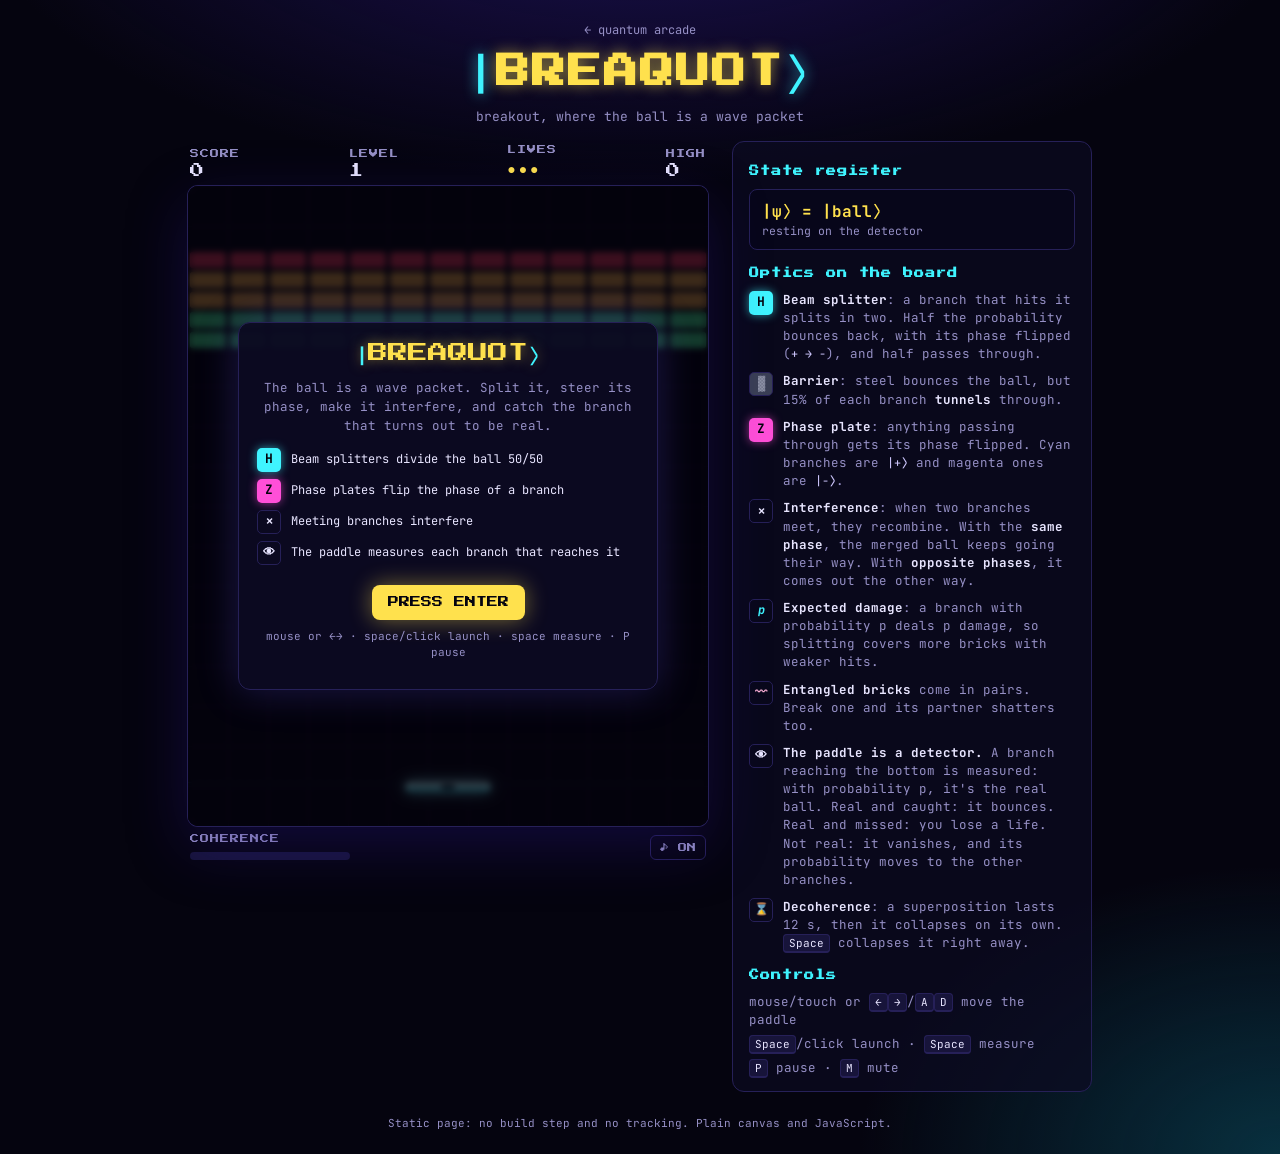
==== breaquot/index.html @ d23012a4 "Add Breaquot: a quantum Breakout The ball is a set of probability-weighted branches: beam splitters " ====
<!doctype html>
<html lang="en">
<head>
  <meta charset="utf-8">
  <meta name="viewport" content="width=device-width, initial-scale=1, viewport-fit=cover">
  <title>Breaquot · quantum breakout</title>
  <meta name="description" content="Breaquot: a quantum Breakout where the ball is a wave packet. Beam splitters, phase plates, interference, tunneling and a paddle that measures.">
  <meta name="theme-color" content="#05040f">
  <link rel="icon" href="favicon.svg" type="image/svg+xml">
  <link rel="preconnect" href="https://fonts.googleapis.com">
  <link rel="preconnect" href="https://fonts.gstatic.com" crossorigin>
  <link href="https://fonts.googleapis.com/css2?family=JetBrains+Mono:wght@400;700&family=Press+Start+2P&display=swap" rel="stylesheet">
  <link rel="stylesheet" href="style.css">
</head>
<body>
  <header class="top">
    <a class="back" href="../">← quantum arcade</a>
    <h1 class="logo"><span class="bra">|</span>BREAQUOT<span class="ket">⟩</span></h1>
    <p class="sub">breakout, where the ball is a wave packet</p>
  </header>

  <main class="app">
    <section class="stage-col">
      <div class="hud">
        <div><span class="lbl">SCORE</span><span id="score" class="val">0</span></div>
        <div><span class="lbl">LEVEL</span><span id="level" class="val">1</span></div>
        <div><span class="lbl">LIVES</span><span id="lives" class="val icons"></span></div>
        <div><span class="lbl">HIGH</span><span id="high" class="val">0</span></div>
      </div>
      <div class="stage" id="stage">
        <canvas id="game" aria-label="Breaquot game board"></canvas>
        <div id="overlay" class="overlay"></div>
      </div>
      <div class="touch" id="touch">
        <button type="button" data-act="action">LAUNCH / MEASURE</button>
        <button type="button" data-act="pause">II</button>
      </div>
      <div class="hud hud-bottom">
        <div><span class="lbl">COHERENCE</span><span class="coh-wrap"><span id="coh"></span></span></div>
        <button id="muteBtn" class="chip" type="button">♪ ON</button>
      </div>
    </section>

    <aside class="panel">
      <h2>State register</h2>
      <div class="ket-box">
        <div id="ket" class="ket-text">|ψ⟩ = |ball⟩</div>
        <div id="probs" class="probs">a definite classical ball</div>
      </div>

      <h2>Optics on the board</h2>
      <ul class="legend">
        <li><span class="gate h">H</span><div><b>Beam splitter</b>: a branch that hits it splits in two. Half the probability bounces back, with its phase flipped (<code>+ → −</code>), and half passes through.</div></li>
        <li><span class="sym steel">▒</span><div><b>Barrier</b>: steel bounces the ball, but 15% of each branch <b>tunnels</b> through.</div></li>
        <li><span class="gate z">Z</span><div><b>Phase plate</b>: anything passing through gets its phase flipped. Cyan branches are <code>|+⟩</code> and magenta ones are <code>|−⟩</code>.</div></li>
        <li><span class="sym">✕</span><div><b>Interference</b>: when two branches meet, they recombine. With the <b>same phase</b>, the merged ball keeps going their way. With <b>opposite phases</b>, it comes out the other way.</div></li>
        <li><span class="sym num">p</span><div><b>Expected damage</b>: a branch with probability p deals p damage, so splitting covers more bricks with weaker hits.</div></li>
        <li><span class="sym wave">〰</span><div><b>Entangled bricks</b> come in pairs. Break one and its partner shatters too.</div></li>
        <li><span class="sym">👁</span><div><b>The paddle is a detector.</b> A branch reaching the bottom is measured: with probability p, it's the real ball. Real and caught: it bounces. Real and missed: you lose a life. Not real: it vanishes, and its probability moves to the other branches.</div></li>
        <li><span class="sym">⌛</span><div><b>Decoherence</b>: a superposition lasts 12 s, then it collapses on its own. <kbd>Space</kbd> collapses it right away.</div></li>
      </ul>

      <h2>Controls</h2>
      <ul class="keys">
        <li>mouse/touch or <kbd>←</kbd><kbd>→</kbd>/<kbd>A</kbd><kbd>D</kbd> move the paddle</li>
        <li><kbd>Space</kbd>/click launch · <kbd>Space</kbd> measure</li>
        <li><kbd>P</kbd> pause · <kbd>M</kbd> mute</li>
      </ul>
    </aside>
  </main>

  <footer>Static page: no build step and no tracking. Plain canvas and JavaScript.</footer>
  <script src="game.js"></script>
</body>
</html>
---- breaquot/style.css ----
:root {
  --bg: #05040f;
  --panel: #0c0a22;
  --line: #262058;
  --text: #e8e5ff;
  --muted: #9690c6;
  --cyan: #3ff4ff;
  --magenta: #ff4fd8;
  --yellow: #ffe14d;
  --violet: #6c5cff;
  --pixel: 'Press Start 2P', ui-monospace, monospace;
  --mono: 'JetBrains Mono', ui-monospace, SFMono-Regular, Menlo, monospace;
}

* { box-sizing: border-box; }

html, body {
  margin: 0;
  color: var(--text);
  font-family: var(--mono);
  background: var(--bg);
}

body {
  min-height: 100svh;
  background:
    radial-gradient(1100px 520px at 50% -12%, #1d1157 0%, transparent 62%),
    radial-gradient(700px 480px at 100% 100%, #08303f 0%, transparent 60%),
    var(--bg);
}

.top {
  position: relative;
  text-align: center;
  padding: 18px 16px 4px;
}
.back {
  display: inline-block;
  margin-bottom: 8px;
  color: var(--muted);
  font-size: 12px;
  text-decoration: none;
}
.back:hover { color: var(--cyan); }

.logo {
  margin: 0;
  font-family: var(--pixel);
  font-size: clamp(20px, 4.4vw, 34px);
  letter-spacing: 2px;
  color: var(--yellow);
  text-shadow: 0 0 14px rgba(255, 225, 77, .55);
}
.logo .bra, .logo .ket {
  color: var(--cyan);
  font-family: var(--mono);
  font-weight: 700;
  font-size: 1.25em;
  text-shadow: 0 0 14px rgba(63, 244, 255, .7);
}
.sub {
  margin: 6px 0 0;
  color: var(--muted);
  font-size: 13px;
}

.app {
  display: flex;
  justify-content: center;
  align-items: flex-start;
  gap: 24px;
  padding: 12px 16px 24px;
  flex-wrap: wrap;
}

.stage-col {
  width: min(520px, calc(100vw - 32px), calc((100svh - 190px) * 13 / 16));
  min-width: 280px;
}

.hud {
  display: flex;
  justify-content: space-between;
  align-items: flex-end;
  gap: 8px;
  padding: 4px 2px 8px;
  font-family: var(--pixel);
}
.hud-bottom { padding: 8px 2px 4px; align-items: center; }
.hud > div { display: flex; flex-direction: column; gap: 6px; }
.lbl { font-size: 9px; color: var(--muted); letter-spacing: 1px; }
.val { font-size: 14px; color: var(--text); min-height: 14px; }
.icons { color: var(--yellow); letter-spacing: 3px; }
#tunnels { color: var(--cyan); }
.icons.mag { color: var(--magenta); }
.coh-wrap { display: block; width: 160px; height: 8px; margin-top: 3px; border-radius: 4px; background: #17143a; overflow: hidden; }
#coh { display: block; height: 100%; width: 0; background: linear-gradient(90deg, var(--cyan), var(--magenta)); }
.sym.steel { color: #c9cde0; background: #3a3f55; }
.sym.num { color: var(--cyan); font-style: italic; }
.stage { cursor: none; }

.chip {
  white-space: nowrap;
  font-family: var(--pixel);
  font-size: 9px;
  color: var(--muted);
  background: transparent;
  border: 1px solid var(--line);
  border-radius: 6px;
  padding: 7px 9px;
  cursor: pointer;
}
.chip:hover { color: var(--text); border-color: var(--violet); }

.stage {
  position: relative;
  width: 100%;
  aspect-ratio: 13 / 16;
  border-radius: 10px;
  overflow: hidden;
  box-shadow: 0 0 0 1px var(--line), 0 20px 60px rgba(40, 20, 140, .35);
  touch-action: none;
  user-select: none;
  -webkit-user-select: none;
}
#game {
  display: block;
  width: 100%;
  height: 100%;
  background: #04030c;
}

.overlay {
  position: absolute;
  inset: 0;
  display: none;
  align-items: center;
  justify-content: center;
  padding: 16px;
  background: rgba(4, 3, 14, .78);
  backdrop-filter: blur(3px);
}
.overlay.show { display: flex; }

.card {
  max-width: 420px;
  width: 100%;
  text-align: center;
  background: rgba(12, 10, 34, .92);
  border: 1px solid var(--line);
  border-radius: 12px;
  padding: 20px 18px;
  box-shadow: 0 0 40px rgba(108, 92, 255, .25);
}
.card-logo {
  font-family: var(--pixel);
  color: var(--yellow);
  font-size: clamp(14px, 4vw, 20px);
  margin-bottom: 10px;
  text-shadow: 0 0 12px rgba(255, 225, 77, .5);
}
.card-logo b { color: var(--cyan); font-family: var(--mono); }
.card p { color: var(--muted); font-size: 12.5px; line-height: 1.5; margin: 8px 0; }
.card .big {
  font-family: var(--pixel);
  font-size: 16px;
  color: var(--text);
}
.mini {
  list-style: none;
  padding: 0;
  margin: 12px 0;
  text-align: left;
  font-size: 12px;
  line-height: 1.45;
  display: grid;
  gap: 7px;
}
.mini li { display: flex; gap: 10px; align-items: center; }
.go {
  margin-top: 8px;
  font-family: var(--pixel);
  font-size: 11px;
  color: #05040f;
  background: var(--yellow);
  border: 0;
  border-radius: 8px;
  padding: 12px 16px;
  cursor: pointer;
  box-shadow: 0 0 22px rgba(255, 225, 77, .45);
  animation: pulse 1.4s ease-in-out infinite;
}
@keyframes pulse { 50% { box-shadow: 0 0 6px rgba(255, 225, 77, .2); } }
.hint { font-size: 11px !important; }

.gate, .sym {
  flex: none;
  display: inline-grid;
  place-items: center;
  width: 24px;
  height: 24px;
  border-radius: 5px;
  font-family: var(--mono);
  font-weight: 700;
  font-size: 13px;
}
.gate.h { color: #04030c; background: var(--cyan); box-shadow: 0 0 10px rgba(63, 244, 255, .6); }
.gate.z { color: #04030c; background: var(--magenta); box-shadow: 0 0 10px rgba(255, 79, 216, .6); }
.sym { color: var(--text); border: 1px solid var(--line); font-size: 12px; }
.sym.wave { color: #ffb0d8; }
.sym.sup { color: var(--cyan); }

.panel {
  width: min(360px, calc(100vw - 32px));
  background: rgba(12, 10, 34, .7);
  border: 1px solid var(--line);
  border-radius: 12px;
  padding: 6px 16px 14px;
  font-size: 12.5px;
  line-height: 1.45;
}
.panel h2 {
  font-family: var(--pixel);
  font-size: 10px;
  letter-spacing: 1px;
  color: var(--cyan);
  margin: 16px 0 10px;
}
.ket-box {
  background: #07061a;
  border: 1px solid var(--line);
  border-radius: 8px;
  padding: 10px 12px;
}
.ket-text { font-size: 16px; font-weight: 700; color: var(--yellow); min-height: 22px; }
.coh { height: 6px; margin: 8px 0 6px; border-radius: 3px; background: #17143a; overflow: hidden; }
#coh { height: 100%; width: 0; background: linear-gradient(90deg, var(--cyan), var(--magenta)); transition: width .1s linear; }
.probs { color: var(--muted); font-size: 11.5px; }

.ghosts { list-style: none; margin: 0; padding: 0; display: grid; gap: 6px; }
.ghosts li { display: grid; grid-template-columns: 12px 56px 1fr; gap: 8px; align-items: center; }
.swatch { width: 12px; height: 12px; border-radius: 6px 6px 2px 2px; }
.gname { color: var(--text); font-weight: 700; }
.gstate { color: var(--muted); font-size: 11.5px; }
.gstate b { color: var(--text); }

.legend, .keys { list-style: none; margin: 0; padding: 0; display: grid; gap: 9px; }
.legend li { display: flex; gap: 10px; align-items: flex-start; color: var(--muted); }
.legend b { color: var(--text); }
code { color: #cfc8ff; font-family: var(--mono); font-size: .95em; white-space: nowrap; }
.keys { color: var(--muted); gap: 6px; }
kbd {
  font-family: var(--mono);
  font-size: 11px;
  color: var(--text);
  background: #17143a;
  border: 1px solid var(--line);
  border-bottom-width: 2px;
  border-radius: 4px;
  padding: 1px 5px;
}

.touch { display: none; grid-template-columns: 1fr 64px; gap: 6px; margin-top: 8px; }
.touch button {
  flex: 1;
  font-family: var(--pixel);
  font-size: 10px;
  color: var(--text);
  background: #120f33;
  border: 1px solid var(--line);
  border-radius: 8px;
  padding: 14px 6px;
}
.touch button:active { background: #241e5c; }
.touch button.q { color: var(--magenta); }
@media (pointer: coarse) {
  .touch { display: grid; }
}

footer {
  text-align: center;
  color: var(--muted);
  font-size: 11px;
  padding: 0 16px 24px;
}

.overlay { overflow-y: auto; align-items: safe center; }
@media (max-width: 480px) {
  .card { padding: 12px 12px; }
  .card-logo { display: none; }
  .card p { font-size: 11.5px; margin: 4px 0; }
  .mini { font-size: 11px; gap: 4px; margin: 8px 0; }
  .mini .gate, .mini .sym { width: 20px; height: 20px; font-size: 11px; }
  .go { padding: 10px 14px; }
}
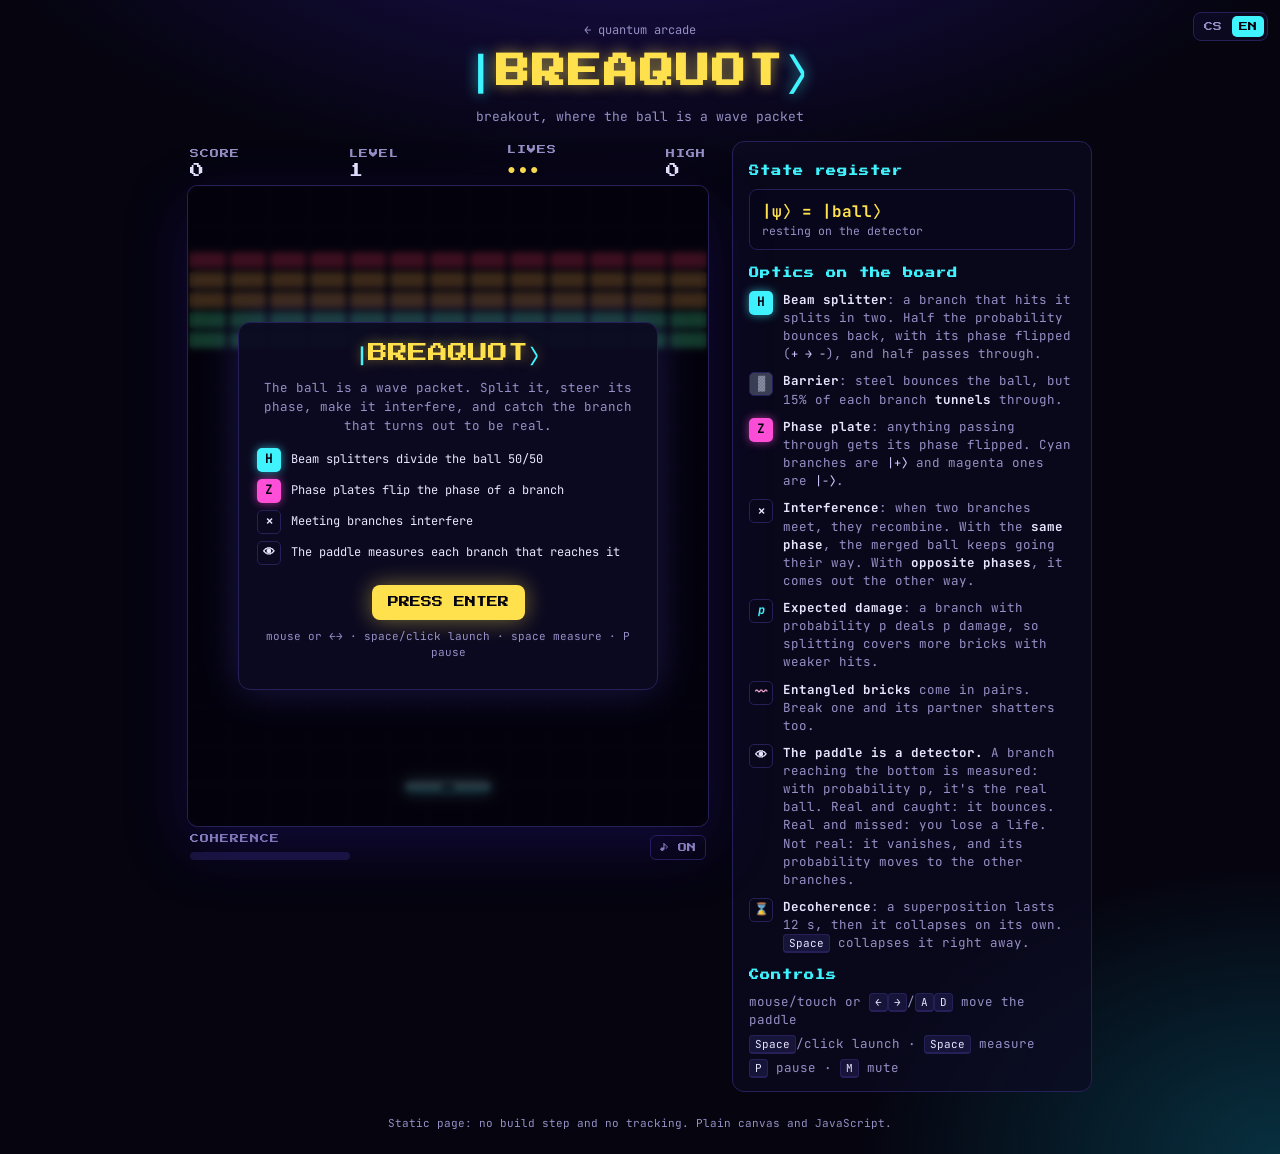
==== commit 923f0564: "Add Czech translation with a CS/EN switch on every page A shared i18n.js adds a CS/EN switch in the " ====
--- a/breaquot/index.html
+++ b/breaquot/index.html
@@ -14,62 +14,64 @@
 </head>
 <body>
   <header class="top">
-    <a class="back" href="../">← quantum arcade</a>
+    <a class="back" href="../" data-i18n="bq.back">← quantum arcade</a>
     <h1 class="logo"><span class="bra">|</span>BREAQUOT<span class="ket">⟩</span></h1>
-    <p class="sub">breakout, where the ball is a wave packet</p>
+    <p class="sub" data-i18n="bq.sub">breakout, where the ball is a wave packet</p>
   </header>
 
   <main class="app">
     <section class="stage-col">
       <div class="hud">
-        <div><span class="lbl">SCORE</span><span id="score" class="val">0</span></div>
-        <div><span class="lbl">LEVEL</span><span id="level" class="val">1</span></div>
-        <div><span class="lbl">LIVES</span><span id="lives" class="val icons"></span></div>
-        <div><span class="lbl">HIGH</span><span id="high" class="val">0</span></div>
+        <div><span class="lbl" data-i18n="bq.lbl.score">SCORE</span><span id="score" class="val">0</span></div>
+        <div><span class="lbl" data-i18n="bq.lbl.level">LEVEL</span><span id="level" class="val">1</span></div>
+        <div><span class="lbl" data-i18n="bq.lbl.lives">LIVES</span><span id="lives" class="val icons"></span></div>
+        <div><span class="lbl" data-i18n="bq.lbl.high">HIGH</span><span id="high" class="val">0</span></div>
       </div>
       <div class="stage" id="stage">
-        <canvas id="game" aria-label="Breaquot game board"></canvas>
+        <canvas id="game" aria-label="Breaquot game board" data-i18n-aria="bq.aria"></canvas>
         <div id="overlay" class="overlay"></div>
       </div>
       <div class="touch" id="touch">
-        <button type="button" data-act="action">LAUNCH / MEASURE</button>
+        <button type="button" data-act="action" data-i18n="bq.touch.action">LAUNCH / MEASURE</button>
         <button type="button" data-act="pause">II</button>
       </div>
       <div class="hud hud-bottom">
-        <div><span class="lbl">COHERENCE</span><span class="coh-wrap"><span id="coh"></span></span></div>
+        <div><span class="lbl" data-i18n="bq.lbl.coh">COHERENCE</span><span class="coh-wrap"><span id="coh"></span></span></div>
         <button id="muteBtn" class="chip" type="button">♪ ON</button>
       </div>
     </section>
 
     <aside class="panel">
-      <h2>State register</h2>
+      <h2 data-i18n="bq.h.state">State register</h2>
       <div class="ket-box">
         <div id="ket" class="ket-text">|ψ⟩ = |ball⟩</div>
         <div id="probs" class="probs">a definite classical ball</div>
       </div>
 
-      <h2>Optics on the board</h2>
+      <h2 data-i18n="bq.h.optics">Optics on the board</h2>
       <ul class="legend">
-        <li><span class="gate h">H</span><div><b>Beam splitter</b>: a branch that hits it splits in two. Half the probability bounces back, with its phase flipped (<code>+ → −</code>), and half passes through.</div></li>
-        <li><span class="sym steel">▒</span><div><b>Barrier</b>: steel bounces the ball, but 15% of each branch <b>tunnels</b> through.</div></li>
-        <li><span class="gate z">Z</span><div><b>Phase plate</b>: anything passing through gets its phase flipped. Cyan branches are <code>|+⟩</code> and magenta ones are <code>|−⟩</code>.</div></li>
-        <li><span class="sym">✕</span><div><b>Interference</b>: when two branches meet, they recombine. With the <b>same phase</b>, the merged ball keeps going their way. With <b>opposite phases</b>, it comes out the other way.</div></li>
-        <li><span class="sym num">p</span><div><b>Expected damage</b>: a branch with probability p deals p damage, so splitting covers more bricks with weaker hits.</div></li>
-        <li><span class="sym wave">〰</span><div><b>Entangled bricks</b> come in pairs. Break one and its partner shatters too.</div></li>
-        <li><span class="sym">👁</span><div><b>The paddle is a detector.</b> A branch reaching the bottom is measured: with probability p, it's the real ball. Real and caught: it bounces. Real and missed: you lose a life. Not real: it vanishes, and its probability moves to the other branches.</div></li>
-        <li><span class="sym">⌛</span><div><b>Decoherence</b>: a superposition lasts 12 s, then it collapses on its own. <kbd>Space</kbd> collapses it right away.</div></li>
+        <li><span class="gate h">H</span><div data-i18n="bq.rule.split"><b>Beam splitter</b>: a branch that hits it splits in two. Half the probability bounces back, with its phase flipped (<code>+ → −</code>), and half passes through.</div></li>
+        <li><span class="sym steel">▒</span><div data-i18n="bq.rule.barrier"><b>Barrier</b>: steel bounces the ball, but 15% of each branch <b>tunnels</b> through.</div></li>
+        <li><span class="gate z">Z</span><div data-i18n="bq.rule.plate"><b>Phase plate</b>: anything passing through gets its phase flipped. Cyan branches are <code>|+⟩</code> and magenta ones are <code>|−⟩</code>.</div></li>
+        <li><span class="sym">✕</span><div data-i18n="bq.rule.interf"><b>Interference</b>: when two branches meet, they recombine. With the <b>same phase</b>, the merged ball keeps going their way. With <b>opposite phases</b>, it comes out the other way.</div></li>
+        <li><span class="sym num">p</span><div data-i18n="bq.rule.damage"><b>Expected damage</b>: a branch with probability p deals p damage, so splitting covers more bricks with weaker hits.</div></li>
+        <li><span class="sym wave">〰</span><div data-i18n="bq.rule.ent"><b>Entangled bricks</b> come in pairs. Break one and its partner shatters too.</div></li>
+        <li><span class="sym">👁</span><div data-i18n="bq.rule.paddle"><b>The paddle is a detector.</b> A branch reaching the bottom is measured: with probability p, it's the real ball. Real and caught: it bounces. Real and missed: you lose a life. Not real: it vanishes, and its probability moves to the other branches.</div></li>
+        <li><span class="sym">⌛</span><div data-i18n="bq.rule.decoh"><b>Decoherence</b>: a superposition lasts 12 s, then it collapses on its own. <kbd>Space</kbd> collapses it right away.</div></li>
       </ul>
 
-      <h2>Controls</h2>
+      <h2 data-i18n="bq.h.controls">Controls</h2>
       <ul class="keys">
-        <li>mouse/touch or <kbd>←</kbd><kbd>→</kbd>/<kbd>A</kbd><kbd>D</kbd> move the paddle</li>
-        <li><kbd>Space</kbd>/click launch · <kbd>Space</kbd> measure</li>
-        <li><kbd>P</kbd> pause · <kbd>M</kbd> mute</li>
+        <li data-i18n="bq.key.move">mouse/touch or <kbd>←</kbd><kbd>→</kbd>/<kbd>A</kbd><kbd>D</kbd> move the paddle</li>
+        <li data-i18n="bq.key.launch"><kbd>Space</kbd>/click launch · <kbd>Space</kbd> measure</li>
+        <li data-i18n="bq.key.pause"><kbd>P</kbd> pause · <kbd>M</kbd> mute</li>
       </ul>
     </aside>
   </main>
 
-  <footer>Static page: no build step and no tracking. Plain canvas and JavaScript.</footer>
+  <footer data-i18n="bq.footer">Static page: no build step and no tracking. Plain canvas and JavaScript.</footer>
+  <script src="i18n.cs.js"></script>
+  <script src="../i18n.js"></script>
   <script src="game.js"></script>
 </body>
 </html>
